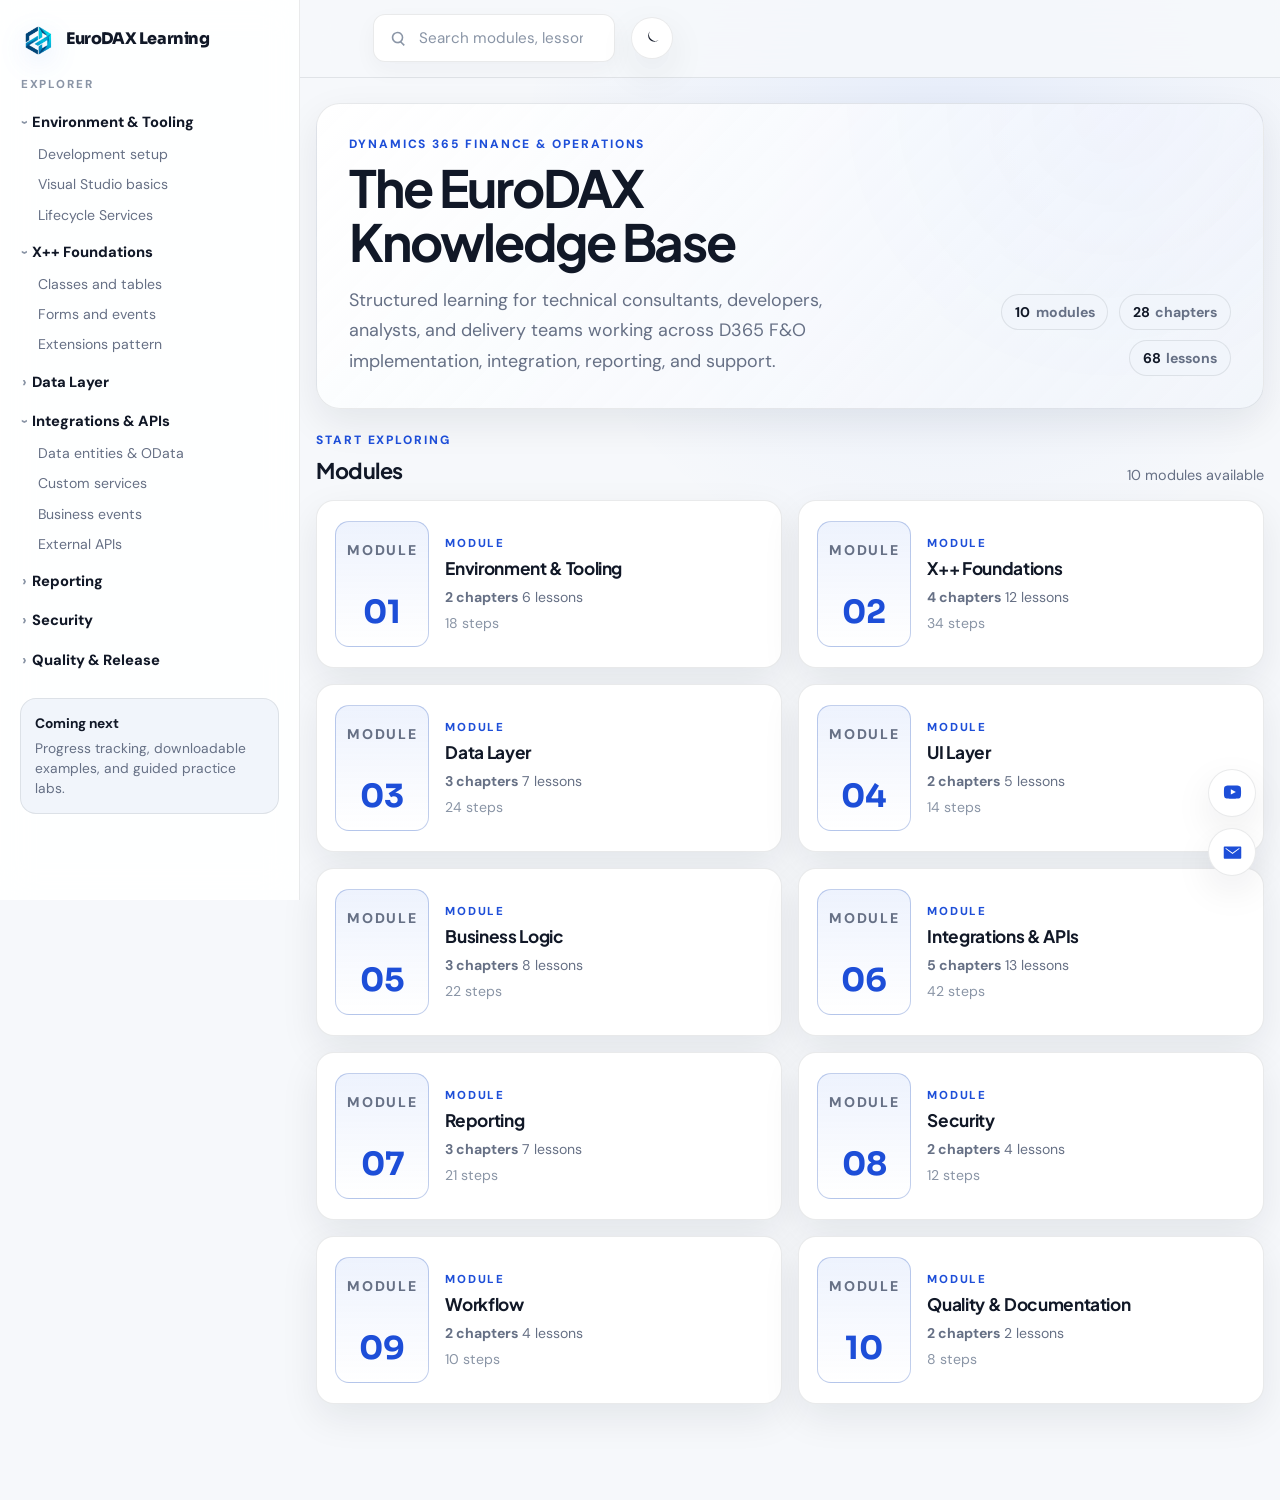
==== learning/index.html @ b3169842 "Added learning page" ====
<!DOCTYPE html>
<html lang="en">
<head>
  <meta charset="UTF-8">
  <meta name="viewport" content="width=device-width, initial-scale=1.0">
  <meta name="description" content="EuroDAX Learning - structured Microsoft Dynamics 365 Finance & Operations learning modules, lessons, and implementation knowledge.">
  <meta name="theme-color" content="#f7f9fc">
  <title>EuroDAX Learning | D365 F&amp;O Knowledge Base</title>
  <link rel="canonical" href="https://eurodaxsolutions.com/learning/">
  <meta property="og:title" content="EuroDAX Learning | D365 F&amp;O Knowledge Base">
  <meta property="og:description" content="Explore structured D365 F&O modules across X++, data, integrations, reporting, workflow, security, and support.">
  <meta property="og:type" content="website">
  <meta property="og:url" content="https://eurodaxsolutions.com/learning/">
  <meta property="og:image" content="https://eurodaxsolutions.com/EuroDAXLogo.png">
  <link rel="icon" type="image/png" href="/EuroDAXLogo.png">
  <link rel="apple-touch-icon" href="/EuroDAXLogo.png">
  <link rel="preconnect" href="https://fonts.googleapis.com">
  <link rel="preconnect" href="https://fonts.gstatic.com" crossorigin>
  <link href="https://fonts.googleapis.com/css2?family=DM+Sans:ital,opsz,wght@0,9..40,400;0,9..40,500;0,9..40,600;0,9..40,700;1,9..40,400&family=Plus+Jakarta+Sans:ital,wght@0,500;0,600;0,700;1,500&family=Sora:wght@700;800&display=swap" rel="stylesheet">
  <script>document.documentElement.classList.add('js');</script>
  <link rel="stylesheet" href="learning.css">
</head>
<body>
  <div class="learning-shell">
    <aside class="learning-sidebar" aria-label="Learning navigation">
      <a class="sidebar-brand" href="/" aria-label="EuroDAX home">
        <img src="/EuroDAXLogo.png" alt="" width="34" height="34">
        <span>EuroDAX Learning</span>
      </a>

      <div class="explorer-label">Explorer</div>
      <nav class="learning-nav">
        <details open>
          <summary>Environment &amp; Tooling</summary>
          <a href="#modules">Development setup</a>
          <a href="#modules">Visual Studio basics</a>
          <a href="#modules">Lifecycle Services</a>
        </details>
        <details open>
          <summary>X++ Foundations</summary>
          <a href="#modules">Classes and tables</a>
          <a href="#modules">Forms and events</a>
          <a href="#modules">Extensions pattern</a>
        </details>
        <details>
          <summary>Data Layer</summary>
          <a href="#modules">Entities and staging</a>
          <a href="#modules">Data management</a>
          <a href="#modules">OData publishing</a>
        </details>
        <details open>
          <summary>Integrations &amp; APIs</summary>
          <a href="#modules">Data entities &amp; OData</a>
          <a href="#modules">Custom services</a>
          <a href="#modules">Business events</a>
          <a href="#modules">External APIs</a>
        </details>
        <details>
          <summary>Reporting</summary>
          <a href="#modules">SSRS reports</a>
          <a href="#modules">Power BI</a>
          <a href="#modules">Electronic reporting</a>
        </details>
        <details>
          <summary>Security</summary>
          <a href="#modules">Roles and duties</a>
          <a href="#modules">Privileges</a>
          <a href="#modules">Testing access</a>
        </details>
        <details>
          <summary>Quality &amp; Release</summary>
          <a href="#modules">Unit testing</a>
          <a href="#modules">Deployment checklist</a>
          <a href="#modules">Production support</a>
        </details>
      </nav>

      <div class="sidebar-note">
        <strong>Coming next</strong>
        <span>Progress tracking, downloadable examples, and guided practice labs.</span>
      </div>
    </aside>

    <main class="learning-main">
      <header class="learning-topbar">
        <button class="sidebar-toggle" type="button" aria-label="Toggle navigation" aria-expanded="false">
          <span></span>
          <span></span>
        </button>
        <label class="search-wrap" for="learning-search">
          <span aria-hidden="true">
            <svg viewBox="0 0 24 24"><path d="M10.8 18.1a7.3 7.3 0 1 1 5.16-12.46 7.3 7.3 0 0 1 0 10.32l4.04 4.04-1.4 1.4-4.04-4.04a7.28 7.28 0 0 1-3.76 1.04Zm0-2a5.3 5.3 0 1 0 0-10.6 5.3 5.3 0 0 0 0 10.6Z"/></svg>
          </span>
          <input id="learning-search" type="search" placeholder="Search modules, lessons, steps">
        </label>
        <button class="theme-toggle" type="button" aria-label="Switch to dark mode" aria-pressed="false">
          <svg class="sun" viewBox="0 0 24 24" aria-hidden="true"><path d="M12 18a6 6 0 1 1 0-12 6 6 0 0 1 0 12Zm0-2a4 4 0 1 0 0-8 4 4 0 0 0 0 8Zm-1-15h2v3h-2V1Zm0 19h2v3h-2v-3ZM3.5 4.9 4.9 3.5l2.1 2.1-1.4 1.4-2.1-2.1Zm13.5 13.5 1.4-1.4 2.1 2.1-1.4 1.4-2.1-2.1ZM1 11h3v2H1v-2Zm19 0h3v2h-3v-2ZM3.5 19.1 5.6 17l1.4 1.4-2.1 2.1-1.4-1.4ZM17 5.6l2.1-2.1 1.4 1.4L18.4 7 17 5.6Z"/></svg>
          <svg class="moon" viewBox="0 0 24 24" aria-hidden="true"><path d="M21 14.7A8.5 8.5 0 0 1 9.3 3a7.6 7.6 0 1 0 11.7 11.7Z"/></svg>
        </button>
      </header>

      <section class="learning-hero">
        <div>
          <p class="kicker">Dynamics 365 Finance &amp; Operations</p>
          <h1>The EuroDAX Knowledge Base</h1>
          <p>Structured learning for technical consultants, developers, analysts, and delivery teams working across D365 F&amp;O implementation, integration, reporting, and support.</p>
        </div>
        <div class="hero-stats" aria-label="Learning library summary">
          <span><strong>10</strong> modules</span>
          <span><strong>28</strong> chapters</span>
          <span><strong>68</strong> lessons</span>
        </div>
      </section>

      <section class="learning-section" id="modules" aria-labelledby="modules-title">
        <div class="section-heading">
          <div>
            <p class="kicker">Start exploring</p>
            <h2 id="modules-title">Modules</h2>
          </div>
          <p class="result-count" aria-live="polite">10 modules available</p>
        </div>

        <div class="module-grid">
          <article class="module-card" data-search="environment tooling development setup visual studio lifecycle services">
            <div class="module-number"><span>Module</span><strong>01</strong></div>
            <div>
              <p>Module</p>
              <h3>Environment &amp; Tooling</h3>
              <span><strong>2 chapters</strong> 6 lessons</span>
              <small>18 steps</small>
            </div>
          </article>
          <article class="module-card" data-search="x++ foundations xpp classes tables forms extensions events">
            <div class="module-number"><span>Module</span><strong>02</strong></div>
            <div>
              <p>Module</p>
              <h3>X++ Foundations</h3>
              <span><strong>4 chapters</strong> 12 lessons</span>
              <small>34 steps</small>
            </div>
          </article>
          <article class="module-card" data-search="data layer entities data management staging odata">
            <div class="module-number"><span>Module</span><strong>03</strong></div>
            <div>
              <p>Module</p>
              <h3>Data Layer</h3>
              <span><strong>3 chapters</strong> 7 lessons</span>
              <small>24 steps</small>
            </div>
          </article>
          <article class="module-card" data-search="ui layer forms controls workspaces personalization">
            <div class="module-number"><span>Module</span><strong>04</strong></div>
            <div>
              <p>Module</p>
              <h3>UI Layer</h3>
              <span><strong>2 chapters</strong> 5 lessons</span>
              <small>14 steps</small>
            </div>
          </article>
          <article class="module-card" data-search="business logic framework validations batch workflow services">
            <div class="module-number"><span>Module</span><strong>05</strong></div>
            <div>
              <p>Module</p>
              <h3>Business Logic</h3>
              <span><strong>3 chapters</strong> 8 lessons</span>
              <small>22 steps</small>
            </div>
          </article>
          <article class="module-card" data-search="integrations api odata custom services business events external systems">
            <div class="module-number"><span>Module</span><strong>06</strong></div>
            <div>
              <p>Module</p>
              <h3>Integrations &amp; APIs</h3>
              <span><strong>5 chapters</strong> 13 lessons</span>
              <small>42 steps</small>
            </div>
          </article>
          <article class="module-card" data-search="reporting ssrs power bi electronic reporting analytics">
            <div class="module-number"><span>Module</span><strong>07</strong></div>
            <div>
              <p>Module</p>
              <h3>Reporting</h3>
              <span><strong>3 chapters</strong> 7 lessons</span>
              <small>21 steps</small>
            </div>
          </article>
          <article class="module-card" data-search="security roles duties privileges access testing">
            <div class="module-number"><span>Module</span><strong>08</strong></div>
            <div>
              <p>Module</p>
              <h3>Security</h3>
              <span><strong>2 chapters</strong> 4 lessons</span>
              <small>12 steps</small>
            </div>
          </article>
          <article class="module-card" data-search="workflow approvals business process automation">
            <div class="module-number"><span>Module</span><strong>09</strong></div>
            <div>
              <p>Module</p>
              <h3>Workflow</h3>
              <span><strong>2 chapters</strong> 4 lessons</span>
              <small>10 steps</small>
            </div>
          </article>
          <article class="module-card" data-search="quality documentation testing release support deployment">
            <div class="module-number"><span>Module</span><strong>10</strong></div>
            <div>
              <p>Module</p>
              <h3>Quality &amp; Documentation</h3>
              <span><strong>2 chapters</strong> 2 lessons</span>
              <small>8 steps</small>
            </div>
          </article>
        </div>

        <p class="empty-state" hidden>No matching modules found.</p>
      </section>
    </main>
  </div>

  <div class="quick-links" aria-label="Learning quick links">
    <a href="https://www.youtube.com/@EuroDAX" target="_blank" rel="noopener noreferrer" aria-label="Open EuroDAX YouTube channel">
      <svg viewBox="0 0 24 24" aria-hidden="true"><path d="M21.6 7.2s-.2-1.5-.8-2.1c-.8-.8-1.7-.8-2.1-.9C15.8 4 12 4 12 4s-3.8 0-6.7.2c-.4.1-1.3.1-2.1.9-.6.6-.8 2.1-.8 2.1S2.2 9 2.2 10.7v1.6c0 1.8.2 3.5.2 3.5s.2 1.5.8 2.1c.8.8 1.9.8 2.4.9 1.7.2 6.4.2 6.4.2s3.8 0 6.7-.2c.4-.1 1.3-.1 2.1-.9.6-.6.8-2.1.8-2.1s.2-1.8.2-3.5v-1.6c0-1.8-.2-3.5-.2-3.5ZM10.1 14.3V8.2l5.8 3.1-5.8 3Z"/></svg>
    </a>
    <a href="mailto:info@eurodaxsolutions.com" aria-label="Email EuroDAX Solutions">
      <svg viewBox="0 0 24 24" aria-hidden="true"><path d="M3 5h18a1 1 0 0 1 1 1v12a1 1 0 0 1-1 1H3a1 1 0 0 1-1-1V6a1 1 0 0 1 1-1Zm9 7.4L4.8 7H4v.8l8 6 8-6V7h-.8L12 12.4Z"/></svg>
    </a>
  </div>

  <script>
    (function () {
      var root = document.documentElement;
      var toggle = document.querySelector('.theme-toggle');
      var sidebarToggle = document.querySelector('.sidebar-toggle');
      var search = document.getElementById('learning-search');
      var cards = Array.prototype.slice.call(document.querySelectorAll('.module-card'));
      var count = document.querySelector('.result-count');
      var empty = document.querySelector('.empty-state');
      var savedTheme = localStorage.getItem('learning-theme');

      function setTheme(theme) {
        root.dataset.theme = theme;
        localStorage.setItem('learning-theme', theme);
        if (toggle) {
          var dark = theme === 'dark';
          toggle.setAttribute('aria-pressed', dark ? 'true' : 'false');
          toggle.setAttribute('aria-label', dark ? 'Switch to light mode' : 'Switch to dark mode');
        }
      }

      setTheme(savedTheme || (window.matchMedia('(prefers-color-scheme: dark)').matches ? 'dark' : 'light'));

      if (toggle) {
        toggle.addEventListener('click', function () {
          setTheme(root.dataset.theme === 'dark' ? 'light' : 'dark');
        });
      }

      if (sidebarToggle) {
        sidebarToggle.addEventListener('click', function () {
          var open = document.body.classList.toggle('sidebar-open');
          sidebarToggle.setAttribute('aria-expanded', open ? 'true' : 'false');
        });
      }

      function filterCards() {
        var query = search.value.trim().toLowerCase();
        var visible = 0;
        cards.forEach(function (card) {
          var haystack = (card.textContent + ' ' + card.dataset.search).toLowerCase();
          var match = !query || haystack.indexOf(query) !== -1;
          card.hidden = !match;
          if (match) visible += 1;
        });
        if (count) count.textContent = visible + (visible === 1 ? ' module found' : ' modules available');
        if (empty) empty.hidden = visible !== 0;
      }

      if (search) search.addEventListener('input', filterCards);
    })();
  </script>
</body>
</html>
---- learning/learning.css ----
:root {
  --bg: #f6f8fb;
  --panel: #ffffff;
  --panel-soft: #f1f5fb;
  --text: #111827;
  --muted: #667085;
  --faint: #8a95a6;
  --line: rgba(17, 24, 39, 0.09);
  --accent: #2563eb;
  --accent-strong: #1d4ed8;
  --shadow: 0 14px 38px rgba(15, 23, 42, 0.08);
  --sidebar-w: 300px;
  --font-sans: "DM Sans", system-ui, -apple-system, sans-serif;
  --font-display: "Plus Jakarta Sans", var(--font-sans);
  --font-brand: "Sora", var(--font-display);
}

:root[data-theme="dark"] {
  --bg: #0b1020;
  --panel: #111827;
  --panel-soft: #151f33;
  --text: #eef4ff;
  --muted: #a8b3c7;
  --faint: #77849a;
  --line: rgba(226, 232, 240, 0.12);
  --accent: #60a5fa;
  --accent-strong: #93c5fd;
  --shadow: 0 18px 48px rgba(0, 0, 0, 0.28);
}

*,
*::before,
*::after {
  box-sizing: border-box;
}

html {
  scroll-behavior: smooth;
}

body {
  margin: 0;
  min-height: 100vh;
  font-family: var(--font-sans);
  color: var(--text);
  background:
    radial-gradient(circle at 74% 10%, rgba(37, 99, 235, 0.08), transparent 26%),
    linear-gradient(180deg, var(--bg), var(--bg));
  -webkit-font-smoothing: antialiased;
}

img,
svg {
  display: block;
  max-width: 100%;
}

a {
  color: inherit;
}

button,
input {
  font: inherit;
}

.learning-shell {
  display: grid;
  grid-template-columns: var(--sidebar-w) minmax(0, 1fr);
  min-height: 100vh;
}

.learning-sidebar {
  position: sticky;
  top: 0;
  height: 100vh;
  overflow-y: auto;
  border-right: 1px solid var(--line);
  background: color-mix(in srgb, var(--panel) 90%, transparent);
  backdrop-filter: blur(18px);
  -webkit-backdrop-filter: blur(18px);
  padding: 1rem 0.8rem 1.25rem;
}

.sidebar-brand {
  display: inline-flex;
  align-items: center;
  gap: 0.7rem;
  width: 100%;
  min-height: 48px;
  padding: 0.35rem 0.5rem 1rem;
  color: var(--text);
  text-decoration: none;
  font-family: var(--font-brand);
  font-size: 1rem;
  font-weight: 800;
  letter-spacing: -0.025em;
}

.sidebar-brand img {
  width: 34px;
  height: 34px;
  object-fit: contain;
  filter: drop-shadow(0 8px 14px rgba(37, 99, 235, 0.16));
}

.explorer-label {
  margin: 0.35rem 0.5rem 0.75rem;
  color: var(--faint);
  font-size: 0.72rem;
  font-weight: 800;
  letter-spacing: 0.16em;
  text-transform: uppercase;
}

.learning-nav {
  display: grid;
  gap: 0.25rem;
}

.learning-nav details {
  border-radius: 12px;
}

.learning-nav summary {
  cursor: pointer;
  list-style: none;
  border-radius: 10px;
  padding: 0.48rem 0.55rem;
  color: var(--text);
  font-weight: 800;
  font-size: 0.92rem;
  transition: background 0.18s ease, color 0.18s ease;
}

.learning-nav summary::-webkit-details-marker {
  display: none;
}

.learning-nav summary::before {
  content: "›";
  display: inline-block;
  margin-right: 0.35rem;
  color: var(--faint);
  transition: transform 0.18s ease;
}

.learning-nav details[open] summary::before {
  transform: rotate(90deg);
}

.learning-nav summary:hover,
.learning-nav a:hover {
  background: color-mix(in srgb, var(--accent) 11%, transparent);
  color: var(--accent-strong);
}

.learning-nav a {
  display: block;
  margin-left: 1rem;
  border-radius: 9px;
  padding: 0.35rem 0.55rem;
  color: var(--muted);
  text-decoration: none;
  font-size: 0.88rem;
  line-height: 1.35;
  transition: background 0.18s ease, color 0.18s ease, transform 0.18s ease;
}

.learning-nav a:hover {
  transform: translateX(2px);
}

.sidebar-note {
  display: grid;
  gap: 0.35rem;
  margin: 1.3rem 0.45rem 0;
  padding: 0.9rem;
  border: 1px solid var(--line);
  border-radius: 16px;
  background: var(--panel-soft);
  color: var(--muted);
  font-size: 0.86rem;
  line-height: 1.45;
}

.sidebar-note strong {
  color: var(--text);
}

.learning-main {
  min-width: 0;
}

.learning-topbar {
  position: sticky;
  top: 0;
  z-index: 20;
  display: grid;
  grid-template-columns: auto minmax(240px, 560px) auto;
  justify-content: center;
  align-items: center;
  gap: 1rem;
  min-height: 76px;
  padding: 0.9rem clamp(1rem, 3vw, 2rem);
  border-bottom: 1px solid var(--line);
  background: color-mix(in srgb, var(--bg) 84%, transparent);
  backdrop-filter: blur(18px);
  -webkit-backdrop-filter: blur(18px);
}

.sidebar-toggle {
  display: none;
  width: 42px;
  height: 42px;
  border: 1px solid var(--line);
  border-radius: 13px;
  background: var(--panel);
  cursor: pointer;
}

.sidebar-toggle span {
  display: block;
  width: 18px;
  height: 2px;
  margin: 5px auto;
  border-radius: 999px;
  background: var(--text);
}

.search-wrap {
  display: grid;
  grid-template-columns: auto minmax(0, 1fr);
  align-items: center;
  gap: 0.6rem;
  width: min(100%, 560px);
  min-height: 48px;
  padding: 0 0.9rem;
  border: 1px solid var(--line);
  border-radius: 12px;
  background: var(--panel);
  box-shadow: 0 8px 22px rgba(15, 23, 42, 0.04);
}

.search-wrap svg {
  width: 19px;
  height: 19px;
  fill: var(--faint);
}

.search-wrap input {
  width: 100%;
  border: 0;
  outline: 0;
  background: transparent;
  color: var(--text);
  font-size: 0.95rem;
}

.search-wrap input::placeholder {
  color: var(--faint);
}

.theme-toggle {
  width: 42px;
  height: 42px;
  border: 1px solid var(--line);
  border-radius: 50%;
  background: var(--panel);
  color: var(--text);
  cursor: pointer;
  box-shadow: var(--shadow);
  display: inline-flex;
  align-items: center;
  justify-content: center;
  transition: transform 0.18s ease, border-color 0.18s ease;
}

.theme-toggle:hover {
  border-color: color-mix(in srgb, var(--accent) 38%, var(--line));
  transform: translateY(-2px);
}

.theme-toggle svg {
  width: 18px;
  height: 18px;
  fill: currentColor;
}

:root[data-theme="light"] .theme-toggle .sun,
:root[data-theme="dark"] .theme-toggle .moon {
  display: none;
}

.learning-hero,
.learning-section {
  width: min(100% - 2rem, 1720px);
  margin-inline: auto;
}

.learning-hero {
  display: flex;
  align-items: end;
  justify-content: space-between;
  gap: 2rem;
  margin-top: 1.6rem;
  padding: clamp(1.35rem, 3vw, 2rem);
  border: 1px solid var(--line);
  border-radius: 24px;
  background:
    linear-gradient(135deg, color-mix(in srgb, var(--panel) 94%, transparent), color-mix(in srgb, var(--panel-soft) 78%, transparent)),
    radial-gradient(circle at 84% 0%, color-mix(in srgb, var(--accent) 16%, transparent), transparent 34%);
  box-shadow: var(--shadow);
}

.kicker {
  margin: 0 0 0.55rem;
  color: var(--accent-strong);
  font-size: 0.75rem;
  font-weight: 800;
  letter-spacing: 0.16em;
  text-transform: uppercase;
}

.learning-hero h1 {
  margin: 0;
  max-width: 780px;
  color: var(--text);
  font-family: var(--font-display);
  font-size: clamp(2rem, 4vw, 4rem);
  line-height: 1.05;
  letter-spacing: -0.04em;
}

.learning-hero p:not(.kicker) {
  margin: 1rem 0 0;
  max-width: 670px;
  color: var(--muted);
  font-size: clamp(1rem, 1.4vw, 1.16rem);
  line-height: 1.7;
}

.hero-stats {
  display: flex;
  flex-wrap: wrap;
  gap: 0.65rem;
  justify-content: flex-end;
  min-width: min(100%, 320px);
}

.hero-stats span {
  display: inline-flex;
  align-items: center;
  gap: 0.35rem;
  min-height: 36px;
  padding: 0.45rem 0.8rem;
  border: 1px solid var(--line);
  border-radius: 999px;
  background: var(--panel-soft);
  color: var(--muted);
  font-size: 0.88rem;
  font-weight: 700;
}

.hero-stats strong {
  color: var(--text);
}

.learning-section {
  margin-top: 1.45rem;
  padding-bottom: 6rem;
}

.section-heading {
  display: flex;
  justify-content: space-between;
  align-items: end;
  gap: 1rem;
  margin-bottom: 1rem;
}

.section-heading h2 {
  margin: 0;
  font-family: var(--font-display);
  font-size: 1.35rem;
  letter-spacing: -0.02em;
}

.result-count {
  margin: 0;
  color: var(--muted);
  font-size: 0.9rem;
}

.module-grid {
  display: grid;
  grid-template-columns: repeat(auto-fit, minmax(min(100%, 320px), 1fr));
  gap: 1rem;
}

.module-card {
  display: grid;
  grid-template-columns: 94px minmax(0, 1fr);
  gap: 1rem;
  align-items: center;
  min-height: 168px;
  padding: 1.15rem;
  border: 1px solid var(--line);
  border-radius: 18px;
  background: var(--panel);
  box-shadow: var(--shadow);
  transition: transform 0.18s ease, border-color 0.18s ease, box-shadow 0.18s ease;
}

.module-card:hover {
  border-color: color-mix(in srgb, var(--accent) 30%, var(--line));
  box-shadow: 0 20px 48px rgba(15, 23, 42, 0.12);
  transform: translateY(-4px);
}

.module-number {
  display: grid;
  place-items: center;
  min-height: 126px;
  border: 1px solid color-mix(in srgb, var(--accent) 20%, var(--line));
  border-radius: 14px;
  background: linear-gradient(180deg, color-mix(in srgb, var(--accent) 8%, transparent), transparent);
}

.module-number span {
  color: var(--faint);
  font-size: 0.72rem;
  font-weight: 800;
  letter-spacing: 0.12em;
  text-transform: uppercase;
}

.module-number strong {
  color: var(--accent-strong);
  font-family: var(--font-brand);
  font-size: 2rem;
  line-height: 1;
}

.module-card p {
  margin: 0 0 0.35rem;
  color: var(--accent-strong);
  font-size: 0.72rem;
  font-weight: 800;
  letter-spacing: 0.15em;
  text-transform: uppercase;
}

.module-card h3 {
  margin: 0 0 0.55rem;
  color: var(--text);
  font-family: var(--font-display);
  font-size: 1.08rem;
  letter-spacing: -0.02em;
}

.module-card span,
.module-card small {
  display: block;
  color: var(--muted);
  font-size: 0.88rem;
}

.module-card small {
  margin-top: 0.5rem;
  color: var(--faint);
}

.empty-state {
  margin: 1rem 0 0;
  padding: 1rem;
  border: 1px dashed var(--line);
  border-radius: 16px;
  color: var(--muted);
  text-align: center;
}

.quick-links {
  position: fixed;
  right: clamp(1rem, 2vw, 1.5rem);
  bottom: clamp(1rem, 2vw, 1.5rem);
  z-index: 30;
  display: grid;
  gap: 0.7rem;
}

.quick-links a {
  width: 48px;
  height: 48px;
  border: 1px solid var(--line);
  border-radius: 50%;
  background: var(--panel);
  color: var(--accent-strong);
  box-shadow: var(--shadow);
  display: inline-flex;
  align-items: center;
  justify-content: center;
  transition: transform 0.18s ease, background 0.18s ease, color 0.18s ease;
}

.quick-links a:hover {
  background: var(--accent);
  color: #fff;
  transform: translateY(-3px);
}

.quick-links svg {
  width: 21px;
  height: 21px;
  fill: currentColor;
}

@media (max-width: 980px) {
  .learning-shell {
    grid-template-columns: 1fr;
  }

  .learning-sidebar {
    position: fixed;
    z-index: 40;
    inset: 0 auto 0 0;
    width: min(82vw, 320px);
    transform: translateX(-104%);
    transition: transform 0.22s ease;
    box-shadow: 24px 0 60px rgba(15, 23, 42, 0.18);
  }

  body.sidebar-open .learning-sidebar {
    transform: translateX(0);
  }

  .learning-topbar {
    grid-template-columns: auto minmax(0, 1fr) auto;
    min-height: 68px;
  }

  .sidebar-toggle {
    display: inline-block;
  }

  .learning-hero {
    align-items: stretch;
    flex-direction: column;
  }

  .hero-stats {
    justify-content: flex-start;
  }
}

@media (max-width: 640px) {
  .learning-topbar {
    gap: 0.65rem;
    padding-inline: 0.75rem;
  }

  .search-wrap {
    min-height: 44px;
  }

  .learning-hero,
  .learning-section {
    width: min(100% - 1rem, 1720px);
  }

  .module-card {
    grid-template-columns: 78px minmax(0, 1fr);
    min-height: 142px;
    padding: 0.9rem;
  }

  .module-number {
    min-height: 104px;
  }

  .module-number strong {
    font-size: 1.55rem;
  }

  .quick-links {
    grid-template-columns: repeat(2, 1fr);
  }
}

@media (prefers-reduced-motion: reduce) {
  *,
  *::before,
  *::after {
    animation-duration: 0.001ms !important;
    animation-iteration-count: 1 !important;
    scroll-behavior: auto !important;
    transition-duration: 0.001ms !important;
  }
}
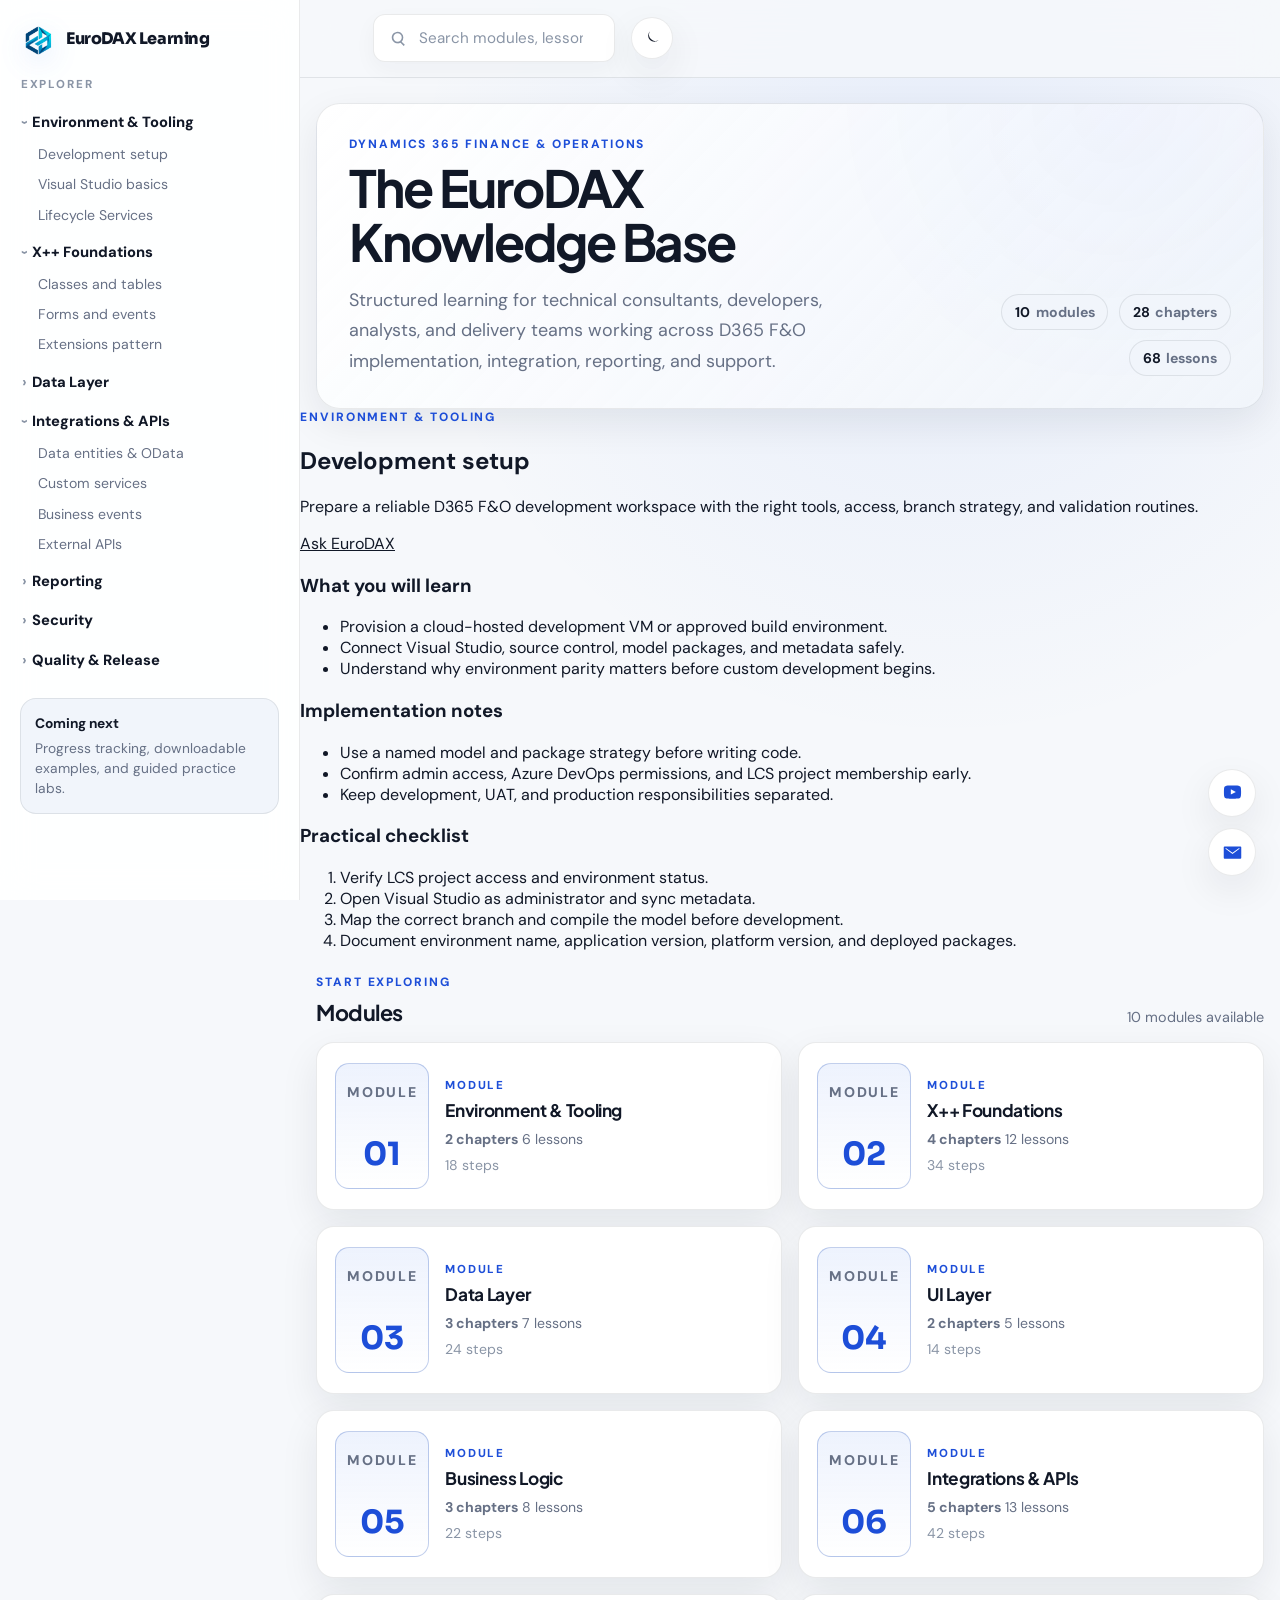
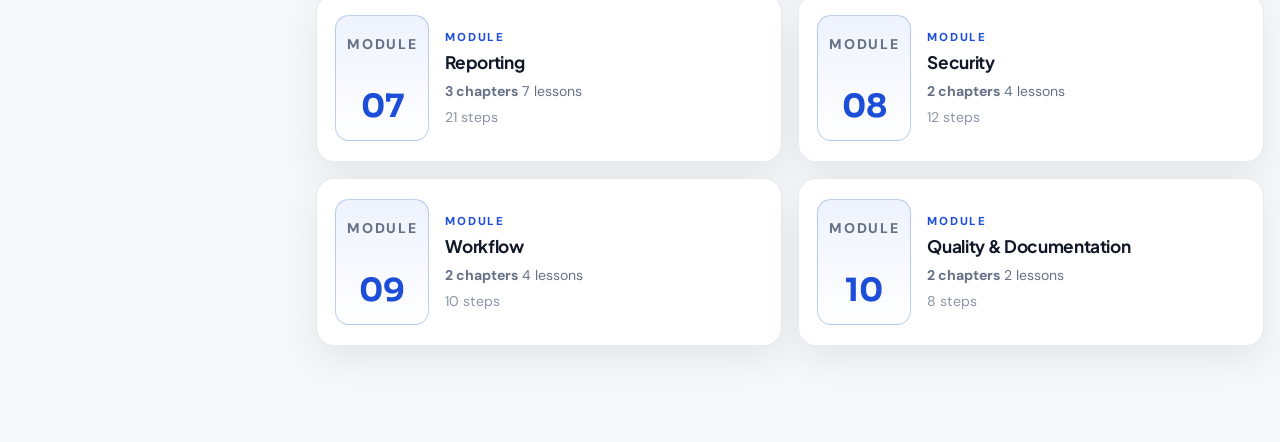
==== commit 5fb66edd: "Update index.html learning" ====
--- a/learning/index.html
+++ b/learning/index.html
@@ -32,46 +32,46 @@
       <nav class="learning-nav">
         <details open>
           <summary>Environment &amp; Tooling</summary>
-          <a href="#modules">Development setup</a>
-          <a href="#modules">Visual Studio basics</a>
-          <a href="#modules">Lifecycle Services</a>
+          <a href="#development-setup" data-topic="development-setup">Development setup</a>
+          <a href="#visual-studio-basics" data-topic="visual-studio-basics">Visual Studio basics</a>
+          <a href="#lifecycle-services" data-topic="lifecycle-services">Lifecycle Services</a>
         </details>
         <details open>
           <summary>X++ Foundations</summary>
-          <a href="#modules">Classes and tables</a>
-          <a href="#modules">Forms and events</a>
-          <a href="#modules">Extensions pattern</a>
+          <a href="#classes-and-tables" data-topic="classes-and-tables">Classes and tables</a>
+          <a href="#forms-and-events" data-topic="forms-and-events">Forms and events</a>
+          <a href="#extensions-pattern" data-topic="extensions-pattern">Extensions pattern</a>
         </details>
         <details>
           <summary>Data Layer</summary>
-          <a href="#modules">Entities and staging</a>
-          <a href="#modules">Data management</a>
-          <a href="#modules">OData publishing</a>
+          <a href="#entities-and-staging" data-topic="entities-and-staging">Entities and staging</a>
+          <a href="#data-management" data-topic="data-management">Data management</a>
+          <a href="#odata-publishing" data-topic="odata-publishing">OData publishing</a>
         </details>
         <details open>
           <summary>Integrations &amp; APIs</summary>
-          <a href="#modules">Data entities &amp; OData</a>
-          <a href="#modules">Custom services</a>
-          <a href="#modules">Business events</a>
-          <a href="#modules">External APIs</a>
+          <a href="#data-entities-odata" data-topic="data-entities-odata">Data entities &amp; OData</a>
+          <a href="#custom-services" data-topic="custom-services">Custom services</a>
+          <a href="#business-events" data-topic="business-events">Business events</a>
+          <a href="#external-apis" data-topic="external-apis">External APIs</a>
         </details>
         <details>
           <summary>Reporting</summary>
-          <a href="#modules">SSRS reports</a>
-          <a href="#modules">Power BI</a>
-          <a href="#modules">Electronic reporting</a>
+          <a href="#ssrs-reports" data-topic="ssrs-reports">SSRS reports</a>
+          <a href="#power-bi" data-topic="power-bi">Power BI</a>
+          <a href="#electronic-reporting" data-topic="electronic-reporting">Electronic reporting</a>
         </details>
         <details>
           <summary>Security</summary>
-          <a href="#modules">Roles and duties</a>
-          <a href="#modules">Privileges</a>
-          <a href="#modules">Testing access</a>
+          <a href="#roles-and-duties" data-topic="roles-and-duties">Roles and duties</a>
+          <a href="#privileges" data-topic="privileges">Privileges</a>
+          <a href="#testing-access" data-topic="testing-access">Testing access</a>
         </details>
         <details>
           <summary>Quality &amp; Release</summary>
-          <a href="#modules">Unit testing</a>
-          <a href="#modules">Deployment checklist</a>
-          <a href="#modules">Production support</a>
+          <a href="#unit-testing" data-topic="unit-testing">Unit testing</a>
+          <a href="#deployment-checklist" data-topic="deployment-checklist">Deployment checklist</a>
+          <a href="#production-support" data-topic="production-support">Production support</a>
         </details>
       </nav>
 
@@ -82,6 +82,7 @@
     </aside>
 
     <main class="learning-main">
+      <div class="learning-atmosphere" aria-hidden="true"></div>
       <header class="learning-topbar">
         <button class="sidebar-toggle" type="button" aria-label="Toggle navigation" aria-expanded="false">
           <span></span>
@@ -112,6 +113,31 @@
         </div>
       </section>
 
+      <section class="topic-page" id="topic-page" aria-live="polite">
+        <div class="topic-header">
+          <div>
+            <p class="kicker" id="topic-module">Featured topic</p>
+            <h2 id="topic-title">Development setup</h2>
+            <p id="topic-summary">Prepare a reliable D365 F&amp;O development workspace with the right tools, access, branch strategy, and validation routines.</p>
+          </div>
+          <a class="topic-action" href="mailto:info@eurodaxsolutions.com">Ask EuroDAX</a>
+        </div>
+        <div class="topic-layout">
+          <article class="topic-card">
+            <h3>What you will learn</h3>
+            <ul id="topic-learn"></ul>
+          </article>
+          <article class="topic-card">
+            <h3>Implementation notes</h3>
+            <ul id="topic-notes"></ul>
+          </article>
+          <article class="topic-card topic-wide">
+            <h3>Practical checklist</h3>
+            <ol id="topic-steps"></ol>
+          </article>
+        </div>
+      </section>
+
       <section class="learning-section" id="modules" aria-labelledby="modules-title">
         <div class="section-heading">
           <div>
@@ -235,9 +261,42 @@
       var sidebarToggle = document.querySelector('.sidebar-toggle');
       var search = document.getElementById('learning-search');
       var cards = Array.prototype.slice.call(document.querySelectorAll('.module-card'));
+      var topicLinks = Array.prototype.slice.call(document.querySelectorAll('[data-topic]'));
+      var topicModule = document.getElementById('topic-module');
+      var topicTitle = document.getElementById('topic-title');
+      var topicSummary = document.getElementById('topic-summary');
+      var topicLearn = document.getElementById('topic-learn');
+      var topicNotes = document.getElementById('topic-notes');
+      var topicSteps = document.getElementById('topic-steps');
+      var topicPage = document.getElementById('topic-page');
       var count = document.querySelector('.result-count');
       var empty = document.querySelector('.empty-state');
       var savedTheme = localStorage.getItem('learning-theme');
+      var prefersReducedMotion = window.matchMedia('(prefers-reduced-motion: reduce)').matches;
+      var topics = {
+        'development-setup': ['Environment & Tooling', 'Development setup', 'Prepare a reliable D365 F&O development workspace with the right tools, access, branch strategy, and validation routines.', ['Provision a cloud-hosted development VM or approved build environment.', 'Connect Visual Studio, source control, model packages, and metadata safely.', 'Understand why environment parity matters before custom development begins.'], ['Use a named model and package strategy before writing code.', 'Confirm admin access, Azure DevOps permissions, and LCS project membership early.', 'Keep development, UAT, and production responsibilities separated.'], ['Verify LCS project access and environment status.', 'Open Visual Studio as administrator and sync metadata.', 'Map the correct branch and compile the model before development.', 'Document environment name, application version, platform version, and deployed packages.']],
+        'visual-studio-basics': ['Environment & Tooling', 'Visual Studio basics', 'Use Visual Studio as the main D365 F&O development surface for metadata search, builds, debugging, and extensions.', ['Navigate Application Explorer and metadata search efficiently.', 'Create projects that keep related extensions together.', 'Use build, database sync, and debugger tools with discipline.'], ['Avoid overlayering; prefer extension objects and event handlers.', 'Run builds frequently to catch metadata and reference issues early.', 'Use labels and naming conventions from the start.'], ['Create a project for one functional change.', 'Add extension objects instead of modifying base objects.', 'Build the project and review compiler warnings.', 'Debug using breakpoints only after confirming the expected execution path.']],
+        'lifecycle-services': ['Environment & Tooling', 'Lifecycle Services', 'Use Microsoft Lifecycle Services to manage environments, deploy packages, track versions, and support release governance.', ['Understand projects, asset libraries, and environment details.', 'Read deployment history and application/platform versions.', 'Use LCS for package deployment and diagnostics.'], ['Treat LCS as the source of environment truth.', 'Keep package names and release notes clear for future support.', 'Coordinate downtime and validation windows before deployments.'], ['Check environment health and version before deployment.', 'Upload the deployable package to Asset Library.', 'Apply package to sandbox and run validation.', 'Record deployment notes and rollback considerations.']],
+        'classes-and-tables': ['X++ Foundations', 'Classes and tables', 'Build the foundation of D365 customization by understanding X++ classes, table methods, relations, indexes, and transactions.', ['Know where business logic belongs across tables, classes, and services.', 'Use table relations and indexes to preserve data quality and performance.', 'Apply transaction scope carefully with ttsBegin and ttsCommit.'], ['Keep table methods small and predictable.', 'Avoid business logic duplication between forms, tables, and services.', 'Design indexes around real query patterns, not guesswork.'], ['Identify the business entity and required fields.', 'Create or extend the table and define relations.', 'Add validation where the data is owned.', 'Test create, update, delete, and rollback behavior.']],
+        'forms-and-events': ['X++ Foundations', 'Forms and events', 'Customize forms and behavior using extensions, control events, data source events, and handlers.', ['Understand form data sources, controls, and event timing.', 'Use event handlers to add behavior without modifying standard objects.', 'Validate when UI logic should move to table or service logic.'], ['Do not put core business rules only in form events.', 'Name handlers clearly by object and purpose.', 'Test the same process through import/API if the rule is business critical.'], ['Find the target form and control or data source.', 'Create an extension or handler class.', 'Add logic at the correct event point.', 'Test with multiple user roles and data states.']],
+        'extensions-pattern': ['X++ Foundations', 'Extensions pattern', 'Use extension-based development to keep customizations upgrade-friendly and maintainable.', ['Differentiate table, form, class, enum, and data entity extensions.', 'Use Chain of Command where appropriate.', 'Know when pre/post handlers are safer than CoC.'], ['Prefer additive changes over replacing standard behavior.', 'Keep extension logic narrow and traceable.', 'Document why a handler or CoC point was chosen.'], ['Review the base object behavior.', 'Choose extension type and naming convention.', 'Implement the smallest possible change.', 'Run regression checks around the affected standard process.']],
+        'entities-and-staging': ['Data Layer', 'Entities and staging', 'Use data entities and staging tables to move validated business data into D365 F&O.', ['Understand entity fields, mappings, staging, and target tables.', 'Know how imports validate and commit data.', 'Use staging errors for controlled troubleshooting.'], ['Do not bypass business validation unless there is a governed reason.', 'Keep integration entities separate from one-time migration strategy when needed.', 'Monitor recurring jobs and execution history.'], ['Identify the target business process.', 'Choose standard entity or create a custom entity.', 'Test sample import into staging.', 'Resolve validation errors before scaling volume.']],
+        'data-management': ['Data Layer', 'Data management', 'Manage imports, exports, templates, and recurring data jobs through the Data management workspace.', ['Create data projects for repeatable movement.', 'Use templates for migration and operational loads.', 'Read execution history and error logs effectively.'], ['Split large loads by business dependency.', 'Agree ownership for source data cleansing.', 'Keep mapping versions with project documentation.'], ['Create a data project and add entities.', 'Upload a small file first and validate mapping.', 'Run import/export and inspect staging results.', 'Schedule recurring jobs only after stable test runs.']],
+        'odata-publishing': ['Data Layer', 'OData publishing', 'Expose D365 data through OData endpoints for controlled integrations and reporting scenarios.', ['Know how public data entities become OData endpoints.', 'Understand filtering, paging, and authentication constraints.', 'Design for performance and security.'], ['Do not expose unnecessary fields.', 'Use OData for suitable read/write patterns, not heavy bulk movement.', 'Test with realistic volumes and permissions.'], ['Confirm entity is public and enabled.', 'Test endpoint with authenticated client.', 'Apply filters and validate returned fields.', 'Document API limits and integration ownership.']],
+        'data-entities-odata': ['Integrations & APIs', 'Data entities & OData', 'Use data entities and OData together to support application integrations with clear contracts.', ['Design entity contracts around business processes.', 'Handle create/update scenarios through standard validation.', 'Use OData query options responsibly.'], ['Agree whether the integration is synchronous or batch-oriented.', 'Protect endpoint access with least privilege roles.', 'Keep API consumers aware of versioned changes.'], ['Map source fields to entity fields.', 'Test create, update, and error paths.', 'Review security role access.', 'Monitor integration runs after release.']],
+        'custom-services': ['Integrations & APIs', 'Custom services', 'Create custom service endpoints when standard entities do not fit the transaction or response pattern.', ['Design service contracts with request and response classes.', 'Keep service logic reusable and testable.', 'Expose only what the integration needs.'], ['Do not make custom services a shortcut around standard process rules.', 'Log meaningful errors without exposing sensitive data.', 'Version contracts when consumers depend on them.'], ['Define service operation and data contracts.', 'Implement validation and transaction scope.', 'Deploy and test with authenticated calls.', 'Document payload examples and error responses.']],
+        'business-events': ['Integrations & APIs', 'Business events', 'Use business events to notify external systems when key business actions occur in D365 F&O.', ['Understand event catalog, endpoints, and payloads.', 'Choose events for notification patterns, not data replication alone.', 'Coordinate event consumers and retry strategy.'], ['Keep downstream systems idempotent.', 'Do not assume event delivery equals process completion unless confirmed.', 'Monitor failed deliveries and endpoint health.'], ['Identify trigger process and available event.', 'Activate endpoint and subscribe event.', 'Test event payload with sample transaction.', 'Define monitoring and support ownership.']],
+        'external-apis': ['Integrations & APIs', 'External APIs', 'Connect D365 F&O with external APIs using secure, observable, and supportable integration patterns.', ['Choose synchronous, asynchronous, or middleware-based integration.', 'Handle authentication, retries, and timeout behavior.', 'Design clear error handling and support logs.'], ['Avoid direct coupling when middleware is the better control point.', 'Protect secrets in approved storage.', 'Agree retry and reconciliation rules before go-live.'], ['Document external endpoint and auth method.', 'Define payload mapping and error contract.', 'Build integration with logging and retry handling.', 'Run failure tests before production.']],
+        'ssrs-reports': ['Reporting', 'SSRS reports', 'Build operational reports with SSRS when users need printable, transactional, or document-style output.', ['Understand report data providers, contracts, and controllers.', 'Use temp tables and queries appropriately.', 'Deploy and secure reports for target users.'], ['Keep report logic efficient and traceable.', 'Avoid embedding business decisions only in report code.', 'Test layouts with real-world data sizes.'], ['Define report purpose and parameters.', 'Build data provider and dataset.', 'Design layout and labels.', 'Deploy, secure, and validate output.']],
+        'power-bi': ['Reporting', 'Power BI', 'Use Power BI for analytics, trends, and decision dashboards connected to D365 data sources.', ['Choose between BYOD, data lake, entities, and exported datasets.', 'Model measures and relationships for business readability.', 'Publish dashboards with proper refresh strategy.'], ['Do not overload transactional OData for heavy analytics.', 'Confirm data latency expectations.', 'Secure reports by role and audience.'], ['Define KPIs and grain of analysis.', 'Select data source and refresh approach.', 'Build semantic model and visuals.', 'Validate numbers with business owners.']],
+        'electronic-reporting': ['Reporting', 'Electronic reporting', 'Use Electronic reporting for configurable formats, regulatory files, and document transformations.', ['Understand model, mapping, and format layers.', 'Use configurations to reduce custom code where possible.', 'Test generated output against external requirements.'], ['Version ER configurations carefully.', 'Keep sample input/output files for audit.', 'Coordinate changes with finance and compliance teams.'], ['Identify reporting requirement and output format.', 'Create or extend ER model and mapping.', 'Configure format and destinations.', 'Validate output with real scenarios.']],
+        'roles-and-duties': ['Security', 'Roles and duties', 'Design security access using roles, duties, and privileges aligned to business responsibilities.', ['Understand the hierarchy from role to privilege.', 'Map access to job functions, not individual preference.', 'Use standard roles before creating custom ones.'], ['Keep segregation of duties visible.', 'Avoid broad admin access for operational users.', 'Document role rationale for audits.'], ['List user personas and tasks.', 'Map tasks to duties and privileges.', 'Create or extend roles only where needed.', 'Test access with sample users.']],
+        'privileges': ['Security', 'Privileges', 'Use privileges to define granular access to menu items, tables, services, and operations.', ['Know how entry points drive access.', 'Understand read, update, create, and delete permissions.', 'Trace missing access through security diagnostics.'], ['Keep privileges focused and reusable.', 'Avoid granting table permissions casually.', 'Validate API and UI access separately.'], ['Identify the entry point or operation.', 'Create or extend privilege with required access.', 'Attach privilege to duty and role.', 'Test denied and allowed paths.']],
+        'testing-access': ['Security', 'Testing access', 'Validate security with real user scenarios before deployment to reduce support noise and audit risk.', ['Use test users for each persona.', 'Confirm menus, forms, reports, and services.', 'Capture evidence for approval.'], ['Test both positive and negative scenarios.', 'Do not rely only on admin testing.', 'Include integrations if service accounts are involved.'], ['Prepare role matrix and test users.', 'Run each business scenario.', 'Record missing access and over-access.', 'Retest after role changes.']],
+        'unit-testing': ['Quality & Release', 'Unit testing', 'Use focused tests and repeatable validation routines to protect business logic and integration behavior.', ['Identify logic that can be tested outside the UI.', 'Build repeatable test data patterns.', 'Use tests to protect critical extensions.'], ['Prioritize high-risk custom logic first.', 'Keep tests readable and maintainable.', 'Combine automated checks with business UAT.'], ['Choose target class or service behavior.', 'Create test data and expected outcome.', 'Run test after changes.', 'Add regression cases for defects found.']],
+        'deployment-checklist': ['Quality & Release', 'Deployment checklist', 'Use a release checklist to reduce deployment risk and make production changes predictable.', ['Prepare packages, release notes, validation scripts, and rollback options.', 'Confirm downtime, owners, and communication windows.', 'Validate post-deployment smoke tests.'], ['Never deploy without environment/version confirmation.', 'Keep business sign-off linked to release scope.', 'Track known issues and support contacts.'], ['Confirm build package and dependencies.', 'Review deployment sequence and downtime.', 'Deploy to sandbox first.', 'Run smoke tests and publish release notes.']],
+        'production-support': ['Quality & Release', 'Production support', 'Operate D365 F&O after go-live with clear triage, monitoring, and ownership routines.', ['Classify incidents by business impact.', 'Use logs, batch history, and integration monitoring.', 'Separate fixes, workarounds, and enhancements.'], ['Keep support tickets tied to root cause analysis.', 'Communicate status in business language.', 'Convert recurring incidents into backlog improvements.'], ['Capture issue, user, time, and transaction details.', 'Check batch, integration, and error logs.', 'Apply workaround or fix route.', 'Document resolution and prevention action.']]
+      };
 
       function setTheme(theme) {
         root.dataset.theme = theme;
@@ -264,6 +323,52 @@
         });
       }
 
+      function fillList(node, items, ordered) {
+        node.innerHTML = items.map(function (item) {
+          return '<li>' + item + '</li>';
+        }).join('');
+      }
+
+      function renderTopic(key) {
+        var topic = topics[key] || topics['development-setup'];
+        if (topicPage && !prefersReducedMotion) {
+          topicPage.classList.remove('is-switching');
+          void topicPage.offsetWidth;
+          topicPage.classList.add('is-switching');
+        }
+        topicModule.textContent = topic[0];
+        topicTitle.textContent = topic[1];
+        topicSummary.textContent = topic[2];
+        fillList(topicLearn, topic[3]);
+        fillList(topicNotes, topic[4]);
+        fillList(topicSteps, topic[5], true);
+        topicLinks.forEach(function (link) {
+          var active = link.dataset.topic === key;
+          link.classList.toggle('is-current', active);
+          if (active) {
+            link.setAttribute('aria-current', 'page');
+            link.closest('details').open = true;
+          } else {
+            link.removeAttribute('aria-current');
+          }
+        });
+      }
+
+      function renderFromHash() {
+        var key = window.location.hash.replace('#', '') || 'development-setup';
+        if (!topics[key]) key = 'development-setup';
+        renderTopic(key);
+      }
+
+      topicLinks.forEach(function (link) {
+        link.addEventListener('click', function () {
+          if (document.body.classList.contains('sidebar-open')) {
+            document.body.classList.remove('sidebar-open');
+            sidebarToggle.setAttribute('aria-expanded', 'false');
+          }
+        });
+      });
+
       function filterCards() {
         var query = search.value.trim().toLowerCase();
         var visible = 0;
@@ -278,6 +383,29 @@
       }
 
       if (search) search.addEventListener('input', filterCards);
+      window.addEventListener('hashchange', renderFromHash);
+      renderFromHash();
+
+      if (!prefersReducedMotion) {
+        cards.forEach(function (card) {
+          card.addEventListener('pointermove', function (event) {
+            var rect = card.getBoundingClientRect();
+            var x = (event.clientX - rect.left) / rect.width;
+            var y = (event.clientY - rect.top) / rect.height;
+            card.style.setProperty('--tilt-x', ((0.5 - y) * 5).toFixed(2) + 'deg');
+            card.style.setProperty('--tilt-y', ((x - 0.5) * 5).toFixed(2) + 'deg');
+            card.style.setProperty('--spot-x', (x * 100).toFixed(1) + '%');
+            card.style.setProperty('--spot-y', (y * 100).toFixed(1) + '%');
+          });
+
+          card.addEventListener('pointerleave', function () {
+            card.style.removeProperty('--tilt-x');
+            card.style.removeProperty('--tilt-y');
+            card.style.removeProperty('--spot-x');
+            card.style.removeProperty('--spot-y');
+          });
+        });
+      }
     })();
   </script>
 </body>
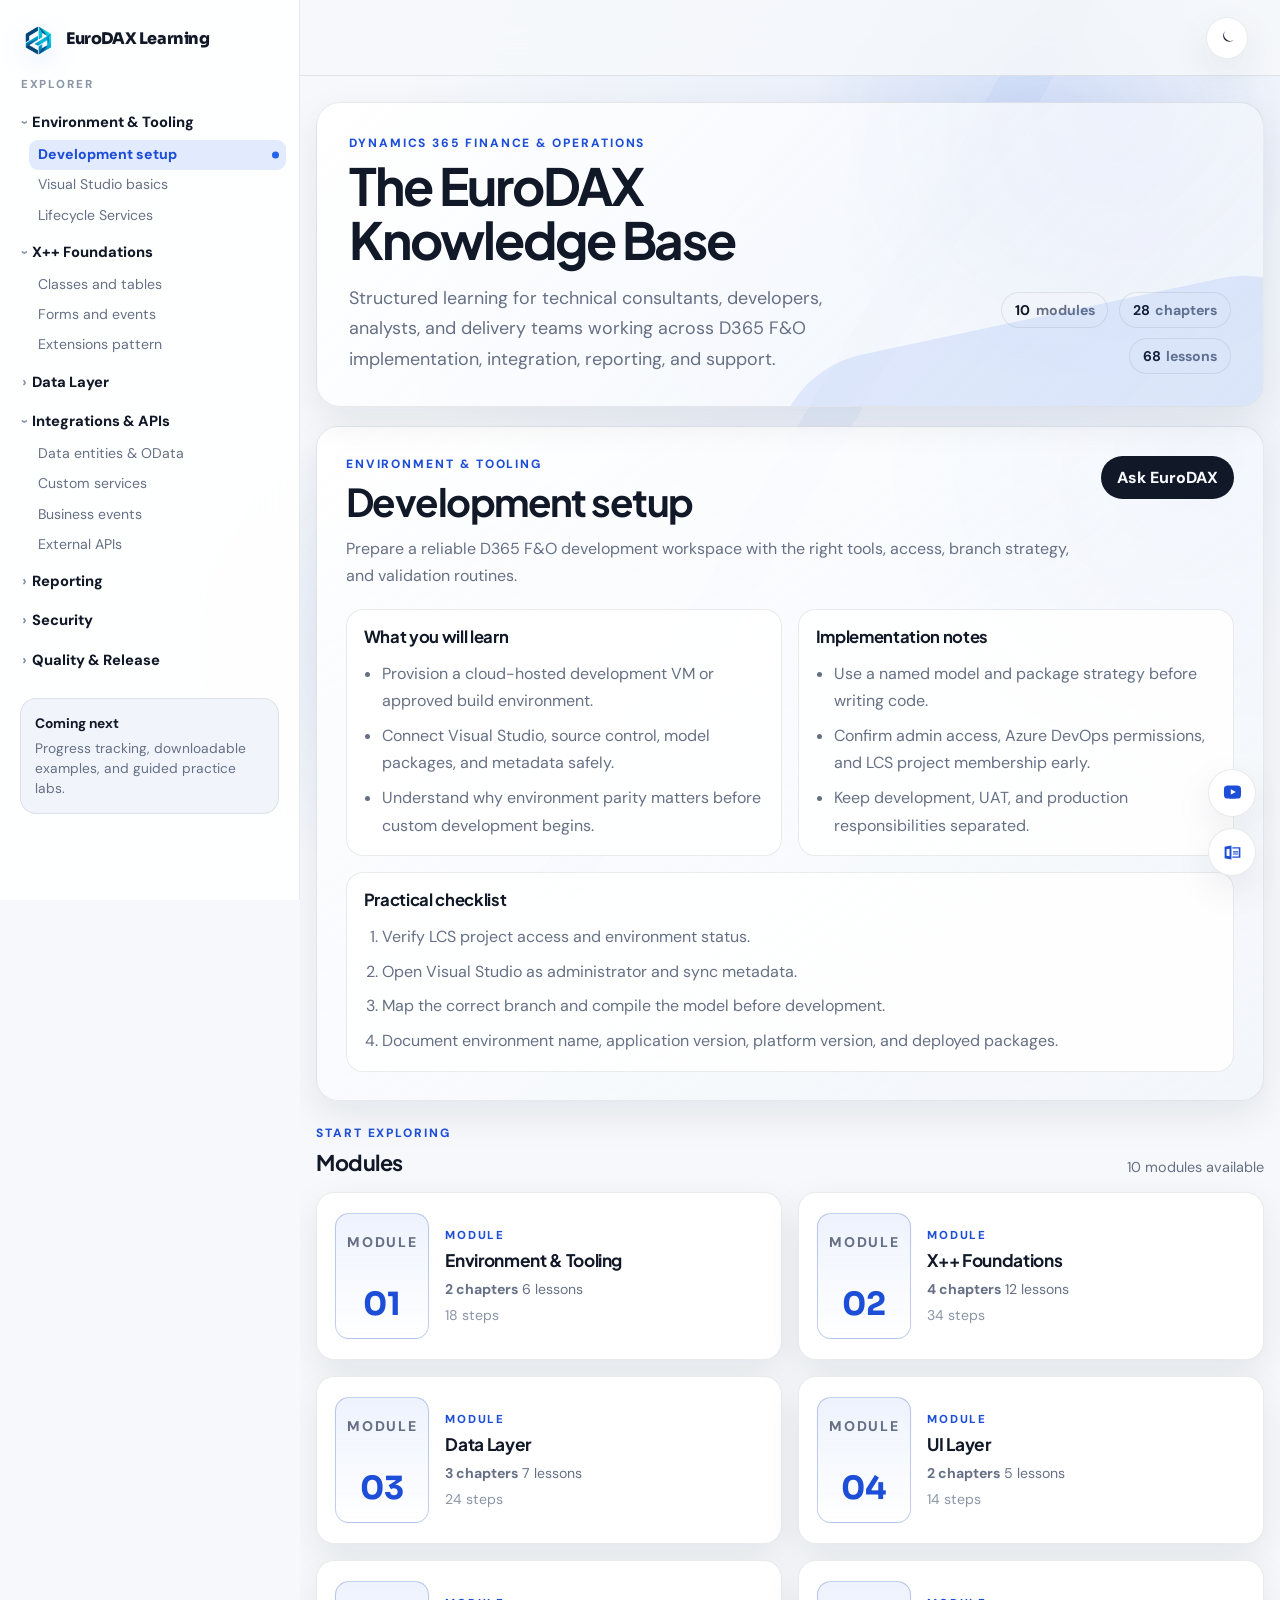
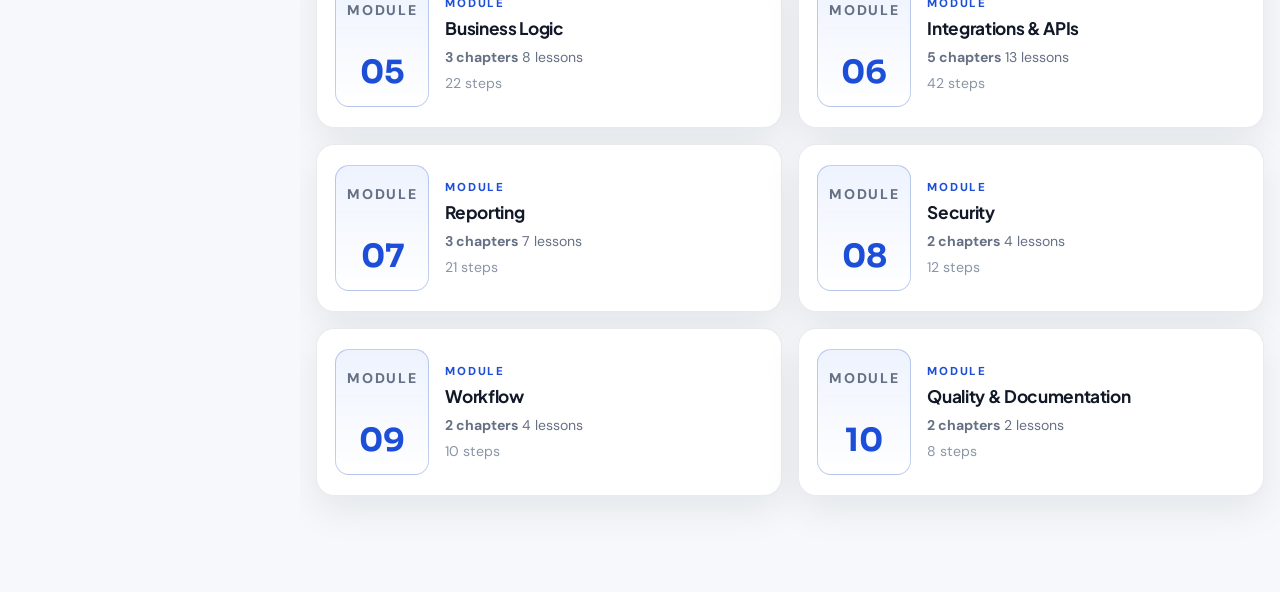
==== commit 3bc03528: "Update index.html" ====
--- a/learning/index.html
+++ b/learning/index.html
@@ -88,12 +88,6 @@
           <span></span>
           <span></span>
         </button>
-        <label class="search-wrap" for="learning-search">
-          <span aria-hidden="true">
-            <svg viewBox="0 0 24 24"><path d="M10.8 18.1a7.3 7.3 0 1 1 5.16-12.46 7.3 7.3 0 0 1 0 10.32l4.04 4.04-1.4 1.4-4.04-4.04a7.28 7.28 0 0 1-3.76 1.04Zm0-2a5.3 5.3 0 1 0 0-10.6 5.3 5.3 0 0 0 0 10.6Z"/></svg>
-          </span>
-          <input id="learning-search" type="search" placeholder="Search modules, lessons, steps">
-        </label>
         <button class="theme-toggle" type="button" aria-label="Switch to dark mode" aria-pressed="false">
           <svg class="sun" viewBox="0 0 24 24" aria-hidden="true"><path d="M12 18a6 6 0 1 1 0-12 6 6 0 0 1 0 12Zm0-2a4 4 0 1 0 0-8 4 4 0 0 0 0 8Zm-1-15h2v3h-2V1Zm0 19h2v3h-2v-3ZM3.5 4.9 4.9 3.5l2.1 2.1-1.4 1.4-2.1-2.1Zm13.5 13.5 1.4-1.4 2.1 2.1-1.4 1.4-2.1-2.1ZM1 11h3v2H1v-2Zm19 0h3v2h-3v-2ZM3.5 19.1 5.6 17l1.4 1.4-2.1 2.1-1.4-1.4ZM17 5.6l2.1-2.1 1.4 1.4L18.4 7 17 5.6Z"/></svg>
           <svg class="moon" viewBox="0 0 24 24" aria-hidden="true"><path d="M21 14.7A8.5 8.5 0 0 1 9.3 3a7.6 7.6 0 1 0 11.7 11.7Z"/></svg>
@@ -246,11 +240,11 @@
   </div>
 
   <div class="quick-links" aria-label="Learning quick links">
-    <a href="https://www.youtube.com/@EuroDAX" target="_blank" rel="noopener noreferrer" aria-label="Open EuroDAX YouTube channel">
+    <a class="quick-link-youtube" href="https://www.youtube.com/@EuroDAX" target="_blank" rel="noopener noreferrer" aria-label="Open EuroDAX YouTube channel">
       <svg viewBox="0 0 24 24" aria-hidden="true"><path d="M21.6 7.2s-.2-1.5-.8-2.1c-.8-.8-1.7-.8-2.1-.9C15.8 4 12 4 12 4s-3.8 0-6.7.2c-.4.1-1.3.1-2.1.9-.6.6-.8 2.1-.8 2.1S2.2 9 2.2 10.7v1.6c0 1.8.2 3.5.2 3.5s.2 1.5.8 2.1c.8.8 1.9.8 2.4.9 1.7.2 6.4.2 6.4.2s3.8 0 6.7-.2c.4-.1 1.3-.1 2.1-.9.6-.6.8-2.1.8-2.1s.2-1.8.2-3.5v-1.6c0-1.8-.2-3.5-.2-3.5ZM10.1 14.3V8.2l5.8 3.1-5.8 3Z"/></svg>
     </a>
-    <a href="mailto:info@eurodaxsolutions.com" aria-label="Email EuroDAX Solutions">
-      <svg viewBox="0 0 24 24" aria-hidden="true"><path d="M3 5h18a1 1 0 0 1 1 1v12a1 1 0 0 1-1 1H3a1 1 0 0 1-1-1V6a1 1 0 0 1 1-1Zm9 7.4L4.8 7H4v.8l8 6 8-6V7h-.8L12 12.4Z"/></svg>
+    <a class="quick-link-email" href="mailto:info@eurodaxsolutions.com" aria-label="Email EuroDAX Solutions">
+      <svg viewBox="0 0 24 24" aria-hidden="true"><path d="M3 5.5 10.8 4v16L3 18.5v-13Zm8.8.4H21v12.2h-9.2v-1.6h7.4V7.5h-7.4V5.9ZM5.2 8.4v7.2l3.4.7V7.7l-3.4.7Zm7.4 2.1h5.8v1.4h-5.8v-1.4Zm0 2.5h5.8v1.4h-5.8V13Z"/></svg>
     </a>
   </div>
 
@@ -259,7 +253,6 @@
       var root = document.documentElement;
       var toggle = document.querySelector('.theme-toggle');
       var sidebarToggle = document.querySelector('.sidebar-toggle');
-      var search = document.getElementById('learning-search');
       var cards = Array.prototype.slice.call(document.querySelectorAll('.module-card'));
       var topicLinks = Array.prototype.slice.call(document.querySelectorAll('[data-topic]'));
       var topicModule = document.getElementById('topic-module');
@@ -369,20 +362,6 @@
         });
       });
 
-      function filterCards() {
-        var query = search.value.trim().toLowerCase();
-        var visible = 0;
-        cards.forEach(function (card) {
-          var haystack = (card.textContent + ' ' + card.dataset.search).toLowerCase();
-          var match = !query || haystack.indexOf(query) !== -1;
-          card.hidden = !match;
-          if (match) visible += 1;
-        });
-        if (count) count.textContent = visible + (visible === 1 ? ' module found' : ' modules available');
-        if (empty) empty.hidden = visible !== 0;
-      }
-
-      if (search) search.addEventListener('input', filterCards);
       window.addEventListener('hashchange', renderFromHash);
       renderFromHash();
 
--- a/learning/learning.css
+++ b/learning/learning.css
@@ -171,6 +171,27 @@
   transform: translateX(2px);
 }
 
+.learning-nav a.is-current {
+  position: relative;
+  background: color-mix(in srgb, var(--accent) 13%, transparent);
+  color: var(--accent-strong);
+  font-weight: 800;
+}
+
+.learning-nav a.is-current::after {
+  content: "";
+  position: absolute;
+  right: 0.45rem;
+  top: 50%;
+  width: 7px;
+  height: 7px;
+  border-radius: 50%;
+  background: var(--accent);
+  box-shadow: 0 0 0 0 color-mix(in srgb, var(--accent) 28%, transparent);
+  transform: translateY(-50%);
+  animation: active-pulse 1.8s ease-out infinite;
+}
+
 .sidebar-note {
   display: grid;
   gap: 0.35rem;
@@ -189,7 +210,22 @@
 }
 
 .learning-main {
+  position: relative;
   min-width: 0;
+  overflow: hidden;
+}
+
+.learning-atmosphere {
+  position: fixed;
+  inset: 0;
+  z-index: -1;
+  pointer-events: none;
+  opacity: 0.75;
+  background:
+    radial-gradient(circle at 82% 16%, color-mix(in srgb, var(--accent) 18%, transparent), transparent 19%),
+    radial-gradient(circle at 32% 72%, color-mix(in srgb, var(--accent) 10%, transparent), transparent 22%),
+    linear-gradient(120deg, transparent 0 58%, color-mix(in srgb, var(--accent) 6%, transparent) 58% 61%, transparent 61% 100%);
+  animation: atmosphere-drift 18s ease-in-out infinite alternate;
 }
 
 .learning-topbar {
@@ -197,8 +233,8 @@
   top: 0;
   z-index: 20;
   display: grid;
-  grid-template-columns: auto minmax(240px, 560px) auto;
-  justify-content: center;
+  grid-template-columns: auto minmax(360px, 860px) minmax(0, 1fr) auto;
+  justify-content: stretch;
   align-items: center;
   gap: 1rem;
   min-height: 76px;
@@ -233,13 +269,20 @@
   grid-template-columns: auto minmax(0, 1fr);
   align-items: center;
   gap: 0.6rem;
-  width: min(100%, 560px);
+  width: min(100%, 860px);
   min-height: 48px;
   padding: 0 0.9rem;
   border: 1px solid var(--line);
   border-radius: 12px;
   background: var(--panel);
   box-shadow: 0 8px 22px rgba(15, 23, 42, 0.04);
+  transition: border-color 0.2s ease, box-shadow 0.2s ease, transform 0.2s ease;
+}
+
+.search-wrap:focus-within {
+  border-color: color-mix(in srgb, var(--accent) 44%, var(--line));
+  box-shadow: 0 16px 34px color-mix(in srgb, var(--accent) 13%, transparent);
+  transform: translateY(-1px);
 }
 
 .search-wrap svg {
@@ -262,6 +305,7 @@
 }
 
 .theme-toggle {
+  grid-column: 4;
   width: 42px;
   height: 42px;
   border: 1px solid var(--line);
@@ -299,6 +343,8 @@
 }
 
 .learning-hero {
+  position: relative;
+  overflow: hidden;
   display: flex;
   align-items: end;
   justify-content: space-between;
@@ -311,6 +357,19 @@
     linear-gradient(135deg, color-mix(in srgb, var(--panel) 94%, transparent), color-mix(in srgb, var(--panel-soft) 78%, transparent)),
     radial-gradient(circle at 84% 0%, color-mix(in srgb, var(--accent) 16%, transparent), transparent 34%);
   box-shadow: var(--shadow);
+  animation: panel-rise 0.55s ease both;
+}
+
+.learning-hero::after {
+  content: "";
+  position: absolute;
+  inset: auto -10% -42% 48%;
+  height: 220px;
+  border-radius: 999px;
+  background: color-mix(in srgb, var(--accent) 11%, transparent);
+  transform: rotate(-12deg);
+  animation: ribbon-float 8s ease-in-out infinite alternate;
+  pointer-events: none;
 }
 
 .kicker {
@@ -340,6 +399,129 @@
   line-height: 1.7;
 }
 
+.topic-page {
+  width: min(100% - 2rem, 1720px);
+  margin: 1.2rem auto 0;
+  padding: clamp(1.2rem, 2.4vw, 1.8rem);
+  border: 1px solid var(--line);
+  border-radius: 22px;
+  background:
+    linear-gradient(145deg, color-mix(in srgb, var(--panel) 96%, transparent), color-mix(in srgb, var(--panel-soft) 70%, transparent)),
+    radial-gradient(circle at 92% 4%, color-mix(in srgb, var(--accent) 15%, transparent), transparent 30%);
+  box-shadow: var(--shadow);
+  transform-origin: top center;
+}
+
+.topic-page.is-switching {
+  animation: topic-pop 0.38s cubic-bezier(0.16, 1, 0.3, 1);
+}
+
+.topic-header {
+  display: flex;
+  align-items: start;
+  justify-content: space-between;
+  gap: 1.5rem;
+  margin-bottom: 1.2rem;
+}
+
+.topic-header h2 {
+  margin: 0;
+  color: var(--text);
+  font-family: var(--font-display);
+  font-size: clamp(1.7rem, 3vw, 2.7rem);
+  line-height: 1.08;
+  letter-spacing: -0.04em;
+}
+
+.topic-header p:not(.kicker) {
+  margin: 0.8rem 0 0;
+  max-width: 780px;
+  color: var(--muted);
+  font-size: 1rem;
+  line-height: 1.7;
+}
+
+.topic-action {
+  display: inline-flex;
+  align-items: center;
+  justify-content: center;
+  min-height: 42px;
+  flex: 0 0 auto;
+  padding: 0.68rem 1rem;
+  border-radius: 999px;
+  background: var(--text);
+  color: var(--bg);
+  font-weight: 800;
+  text-decoration: none;
+  transition: transform 0.18s ease, background 0.18s ease;
+}
+
+.topic-action:hover {
+  background: var(--accent);
+  color: #fff;
+  transform: translateY(-2px);
+}
+
+.topic-layout {
+  display: grid;
+  grid-template-columns: repeat(2, minmax(0, 1fr));
+  gap: 1rem;
+}
+
+.topic-card {
+  position: relative;
+  overflow: hidden;
+  padding: 1rem 1.05rem;
+  border: 1px solid var(--line);
+  border-radius: 17px;
+  background: color-mix(in srgb, var(--panel) 86%, transparent);
+  transition: transform 0.2s ease, border-color 0.2s ease, box-shadow 0.2s ease;
+}
+
+.topic-card::before {
+  content: "";
+  position: absolute;
+  inset: 0;
+  opacity: 0;
+  background: linear-gradient(135deg, color-mix(in srgb, var(--accent) 9%, transparent), transparent 45%);
+  transition: opacity 0.2s ease;
+  pointer-events: none;
+}
+
+.topic-card:hover {
+  border-color: color-mix(in srgb, var(--accent) 26%, var(--line));
+  box-shadow: 0 16px 34px rgba(15, 23, 42, 0.08);
+  transform: translateY(-3px);
+}
+
+.topic-card:hover::before {
+  opacity: 1;
+}
+
+.topic-wide {
+  grid-column: 1 / -1;
+}
+
+.topic-card h3 {
+  margin: 0 0 0.8rem;
+  color: var(--text);
+  font-family: var(--font-display);
+  font-size: 1.04rem;
+  letter-spacing: -0.02em;
+}
+
+.topic-card ul,
+.topic-card ol {
+  margin: 0;
+  padding-left: 1.15rem;
+  color: var(--muted);
+  line-height: 1.72;
+}
+
+.topic-card li + li {
+  margin-top: 0.45rem;
+}
+
 .hero-stats {
   display: flex;
   flex-wrap: wrap;
@@ -399,6 +581,12 @@
 }
 
 .module-card {
+  --tilt-x: 0deg;
+  --tilt-y: 0deg;
+  --spot-x: 50%;
+  --spot-y: 0%;
+  position: relative;
+  overflow: hidden;
   display: grid;
   grid-template-columns: 94px minmax(0, 1fr);
   gap: 1rem;
@@ -409,16 +597,35 @@
   border-radius: 18px;
   background: var(--panel);
   box-shadow: var(--shadow);
+  transform: perspective(900px) rotateX(var(--tilt-x)) rotateY(var(--tilt-y)) translateY(0);
   transition: transform 0.18s ease, border-color 0.18s ease, box-shadow 0.18s ease;
+}
+
+.module-card::before {
+  content: "";
+  position: absolute;
+  inset: 0;
+  opacity: 0;
+  background:
+    radial-gradient(circle at var(--spot-x) var(--spot-y), color-mix(in srgb, var(--accent) 18%, transparent), transparent 34%),
+    linear-gradient(135deg, rgba(255, 255, 255, 0.18), transparent 45%);
+  transition: opacity 0.18s ease;
+  pointer-events: none;
 }
 
 .module-card:hover {
   border-color: color-mix(in srgb, var(--accent) 30%, var(--line));
   box-shadow: 0 20px 48px rgba(15, 23, 42, 0.12);
-  transform: translateY(-4px);
+  transform: perspective(900px) rotateX(var(--tilt-x)) rotateY(var(--tilt-y)) translateY(-5px);
+}
+
+.module-card:hover::before {
+  opacity: 1;
 }
 
 .module-number {
+  position: relative;
+  z-index: 1;
   display: grid;
   place-items: center;
   min-height: 126px;
@@ -443,6 +650,8 @@
 }
 
 .module-card p {
+  position: relative;
+  z-index: 1;
   margin: 0 0 0.35rem;
   color: var(--accent-strong);
   font-size: 0.72rem;
@@ -452,6 +661,8 @@
 }
 
 .module-card h3 {
+  position: relative;
+  z-index: 1;
   margin: 0 0 0.55rem;
   color: var(--text);
   font-family: var(--font-display);
@@ -461,6 +672,8 @@
 
 .module-card span,
 .module-card small {
+  position: relative;
+  z-index: 1;
   display: block;
   color: var(--muted);
   font-size: 0.88rem;
@@ -539,6 +752,10 @@
     min-height: 68px;
   }
 
+  .theme-toggle {
+    grid-column: auto;
+  }
+
   .sidebar-toggle {
     display: inline-block;
   }
@@ -546,6 +763,14 @@
   .learning-hero {
     align-items: stretch;
     flex-direction: column;
+  }
+
+  .topic-header {
+    flex-direction: column;
+  }
+
+  .topic-layout {
+    grid-template-columns: 1fr;
   }
 
   .hero-stats {
@@ -564,7 +789,8 @@
   }
 
   .learning-hero,
-  .learning-section {
+  .learning-section,
+  .topic-page {
     width: min(100% - 1rem, 1720px);
   }
 
@@ -584,6 +810,60 @@
 
   .quick-links {
     grid-template-columns: repeat(2, 1fr);
+  }
+}
+
+@keyframes atmosphere-drift {
+  from {
+    transform: translate3d(-1%, -1%, 0) scale(1);
+  }
+
+  to {
+    transform: translate3d(1.5%, 1%, 0) scale(1.04);
+  }
+}
+
+@keyframes panel-rise {
+  from {
+    opacity: 0;
+    transform: translateY(14px);
+  }
+
+  to {
+    opacity: 1;
+    transform: translateY(0);
+  }
+}
+
+@keyframes ribbon-float {
+  from {
+    transform: translateX(-3%) rotate(-12deg);
+  }
+
+  to {
+    transform: translateX(5%) rotate(-9deg);
+  }
+}
+
+@keyframes active-pulse {
+  0% {
+    box-shadow: 0 0 0 0 color-mix(in srgb, var(--accent) 32%, transparent);
+  }
+
+  100% {
+    box-shadow: 0 0 0 10px transparent;
+  }
+}
+
+@keyframes topic-pop {
+  from {
+    opacity: 0.45;
+    transform: translateY(12px) scale(0.99);
+  }
+
+  to {
+    opacity: 1;
+    transform: translateY(0) scale(1);
   }
 }
 
@@ -596,4 +876,11 @@
     scroll-behavior: auto !important;
     transition-duration: 0.001ms !important;
   }
-}
+
+  .module-card,
+  .module-card:hover,
+  .topic-card,
+  .learning-hero {
+    transform: none !important;
+  }
+}
